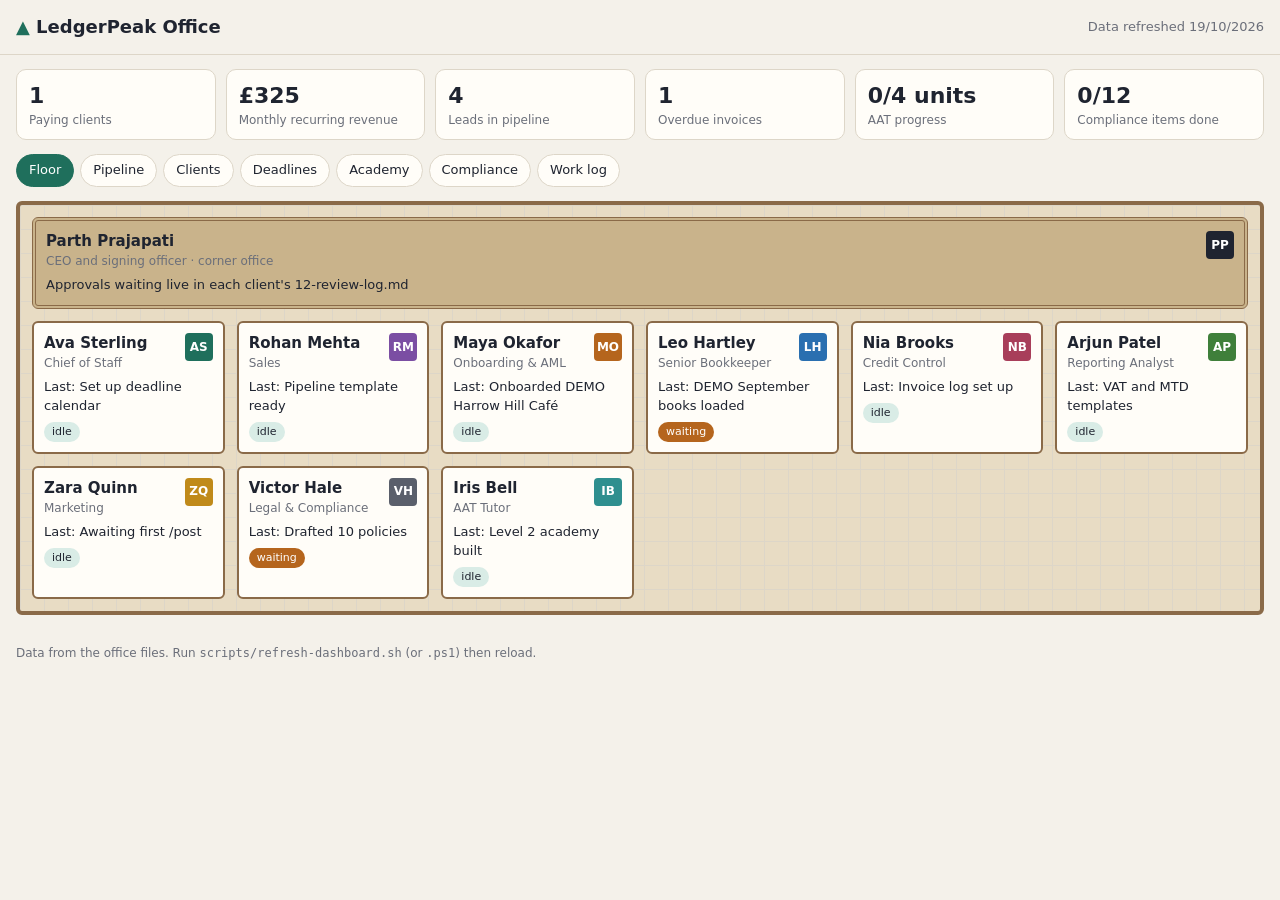
==== LedgerPeak/office/dashboard/index.html @ 55f7943a "Add LedgerPeak office: agents, commands, templates, policies, dashboard, AAT Level 2 academy, DEMO c" ====
<!doctype html>
<html lang="en-GB">
<head>
<meta charset="utf-8">
<meta name="viewport" content="width=device-width, initial-scale=1">
<title>LedgerPeak Office</title>
<link rel="stylesheet" href="style.css">
</head>
<body>
<header>
  <div class="brand"><span class="logo">▲</span> LedgerPeak Office</div>
  <div class="meta" id="generated"></div>
</header>

<section class="kpis" id="kpis"></section>

<nav id="tabs">
  <button data-tab="floor" class="on">Floor</button>
  <button data-tab="pipeline">Pipeline</button>
  <button data-tab="clients">Clients</button>
  <button data-tab="deadlines">Deadlines</button>
  <button data-tab="academy">Academy</button>
  <button data-tab="compliance">Compliance</button>
  <button data-tab="log">Work log</button>
</nav>

<main>
  <section id="floor" class="tab on">
    <div class="floor" id="floorplan"></div>
  </section>
  <section id="pipeline" class="tab"><div class="board" id="board"></div></section>
  <section id="clients" class="tab"><div class="tablewrap"><table id="clientTable"></table></div></section>
  <section id="deadlines" class="tab"><ul class="list" id="deadlineList"></ul></section>
  <section id="academy" class="tab"><div class="tablewrap"><table id="unitTable"></table></div></section>
  <section id="compliance" class="tab"><ul class="list" id="checkList"></ul></section>
  <section id="log" class="tab"><ul class="list mono" id="logList"></ul></section>
</main>

<footer>Data from the office files. Run <code>scripts/refresh-dashboard.sh</code> (or <code>.ps1</code>) then reload.</footer>

<script src="data/data.js"></script>
<script src="app.js"></script>
</body>
</html>
---- LedgerPeak/office/dashboard/style.css ----
:root {
  --bg: #f4f1ea; --panel: #fffdf8; --ink: #1f2430; --muted: #6b6f7a; --line: #ddd6c8;
  --accent: #1f6f5c; --accent-soft: #d9ece6; --warn: #b5651d; --bad: #b3261e; --good: #2e7d32;
  --floor: #e8dcc4; --desk: #8a6a48; --boss: #c9b38b;
}
@media (prefers-color-scheme: dark) {
  :root:not([data-theme="light"]) {
    --bg: #161a20; --panel: #1f242c; --ink: #e8e6e1; --muted: #9aa0aa; --line: #333a45;
    --accent: #5cc3a4; --accent-soft: #24433b; --floor: #2a2620; --desk: #6b5236; --boss: #4a3f2c;
  }
}
* { box-sizing: border-box; }
body { margin: 0; background: var(--bg); color: var(--ink); font: 15px/1.45 system-ui, -apple-system, "Segoe UI", sans-serif; }
header { display: flex; justify-content: space-between; align-items: center; padding: 14px 16px; border-bottom: 1px solid var(--line); flex-wrap: wrap; gap: 6px; }
.brand { font-weight: 700; font-size: 18px; }
.logo { color: var(--accent); }
.meta { color: var(--muted); font-size: 13px; }
.kpis { display: grid; grid-template-columns: repeat(auto-fit, minmax(140px, 1fr)); gap: 10px; padding: 14px 16px; }
.kpi { background: var(--panel); border: 1px solid var(--line); border-radius: 10px; padding: 10px 12px; }
.kpi .v { font-size: 22px; font-weight: 700; font-variant-numeric: tabular-nums; }
.kpi .l { color: var(--muted); font-size: 12px; }
nav { display: flex; gap: 6px; padding: 0 16px; overflow-x: auto; }
nav button { border: 1px solid var(--line); background: var(--panel); color: var(--ink); border-radius: 999px; padding: 6px 12px; cursor: pointer; white-space: nowrap; font: inherit; font-size: 13px; }
nav button.on { background: var(--accent); color: #fff; border-color: var(--accent); }
main { padding: 14px 16px; }
.tab { display: none; } .tab.on { display: block; }
.floor { background: var(--floor); border: 4px solid var(--desk); border-radius: 6px; padding: 12px; display: grid; grid-template-columns: repeat(auto-fit, minmax(170px, 1fr)); gap: 12px;
  background-image: linear-gradient(var(--line) 1px, transparent 1px), linear-gradient(90deg, var(--line) 1px, transparent 1px); background-size: 24px 24px; }
.desk { background: var(--panel); border: 2px solid var(--desk); border-radius: 6px; padding: 10px; position: relative; }
.desk.boss { grid-column: 1 / -1; background: var(--boss); border-style: double; border-width: 4px; }
.desk .who { font-weight: 700; }
.desk .role { color: var(--muted); font-size: 12px; }
.desk .task { font-size: 13px; margin-top: 6px; }
.avatar { width: 28px; height: 28px; border-radius: 4px; float: right; image-rendering: pixelated; display: grid; place-items: center; color: #fff; font-weight: 700; font-size: 12px; }
.status { display: inline-block; margin-top: 6px; font-size: 11px; padding: 2px 8px; border-radius: 999px; background: var(--accent-soft); }
.status.working { background: var(--accent); color: #fff; }
.status.waiting { background: var(--warn); color: #fff; }
.board { display: grid; grid-template-columns: repeat(6, minmax(150px, 1fr)); gap: 10px; overflow-x: auto; }
.col { background: var(--panel); border: 1px solid var(--line); border-radius: 10px; padding: 8px; min-height: 120px; }
.col h3 { margin: 0 0 8px; font-size: 13px; text-transform: capitalize; }
.card { border: 1px solid var(--line); border-radius: 8px; padding: 6px 8px; margin-bottom: 6px; font-size: 13px; }
.card small { color: var(--muted); display: block; }
.tablewrap { overflow-x: auto; }
table { width: 100%; border-collapse: collapse; background: var(--panel); border: 1px solid var(--line); border-radius: 10px; font-size: 14px; }
th, td { text-align: left; padding: 8px 10px; border-bottom: 1px solid var(--line); }
th { color: var(--muted); font-weight: 600; font-size: 12px; }
.pill { padding: 2px 8px; border-radius: 999px; font-size: 12px; background: var(--accent-soft); }
.pill.high, .pill.overdue { background: var(--bad); color: #fff; }
.pill.medium, .pill.soon { background: var(--warn); color: #fff; }
.pill.low, .pill.passed { background: var(--good); color: #fff; }
.list { list-style: none; padding: 0; margin: 0; background: var(--panel); border: 1px solid var(--line); border-radius: 10px; }
.list li { padding: 8px 12px; border-bottom: 1px solid var(--line); display: flex; gap: 10px; align-items: baseline; }
.list li:last-child { border-bottom: 0; }
.mono { font-family: ui-monospace, Menlo, Consolas, monospace; font-size: 13px; }
.done { color: var(--good); } .todo { color: var(--muted); }
footer { color: var(--muted); font-size: 12px; padding: 16px; }
@media (max-width: 600px) { .board { grid-template-columns: repeat(6, 160px); } }
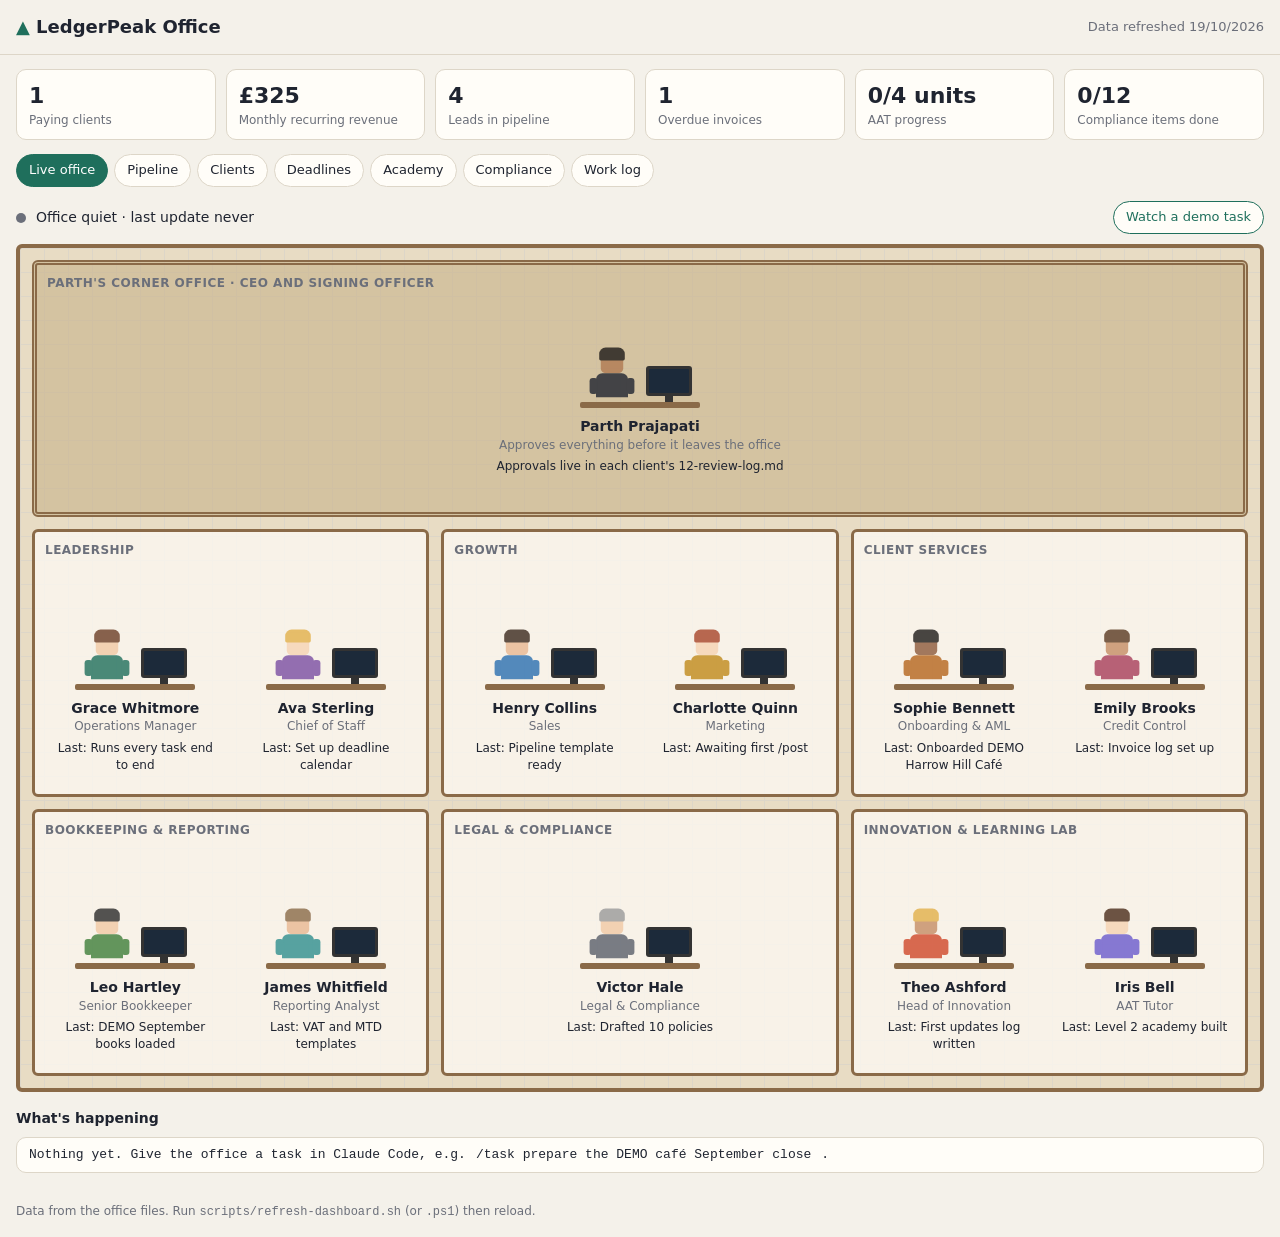
==== commit 8c23b525: "LedgerPeak: English names, six departments, Operations Manager and Innovation lead, live office view" ====
--- a/LedgerPeak/office/dashboard/index.html
+++ b/LedgerPeak/office/dashboard/index.html
@@ -15,7 +15,7 @@
 <section class="kpis" id="kpis"></section>
 
 <nav id="tabs">
-  <button data-tab="floor" class="on">Floor</button>
+  <button data-tab="floor" class="on">Live office</button>
   <button data-tab="pipeline">Pipeline</button>
   <button data-tab="clients">Clients</button>
   <button data-tab="deadlines">Deadlines</button>
@@ -26,7 +26,11 @@
 
 <main>
   <section id="floor" class="tab on">
-    <div class="floor" id="floorplan"></div>
+    <div class="livebar"><span id="liveDot" class="dot"></span><span id="liveText">Waiting for work…</span>
+      <button id="demoBtn" type="button">Watch a demo task</button></div>
+    <div class="office" id="floorplan"></div>
+    <h3 class="feedtitle">What's happening</h3>
+    <ul class="list mono" id="liveFeed"></ul>
   </section>
   <section id="pipeline" class="tab"><div class="board" id="board"></div></section>
   <section id="clients" class="tab"><div class="tablewrap"><table id="clientTable"></table></div></section>
@@ -39,6 +43,7 @@
 <footer>Data from the office files. Run <code>scripts/refresh-dashboard.sh</code> (or <code>.ps1</code>) then reload.</footer>
 
 <script src="data/data.js"></script>
+<script src="data/live.js" id="liveScript" onerror="this.remove()"></script>
 <script src="app.js"></script>
 </body>
 </html>
--- a/LedgerPeak/office/dashboard/style.css
+++ b/LedgerPeak/office/dashboard/style.css
@@ -24,17 +24,51 @@
 nav button.on { background: var(--accent); color: #fff; border-color: var(--accent); }
 main { padding: 14px 16px; }
 .tab { display: none; } .tab.on { display: block; }
-.floor { background: var(--floor); border: 4px solid var(--desk); border-radius: 6px; padding: 12px; display: grid; grid-template-columns: repeat(auto-fit, minmax(170px, 1fr)); gap: 12px;
-  background-image: linear-gradient(var(--line) 1px, transparent 1px), linear-gradient(90deg, var(--line) 1px, transparent 1px); background-size: 24px 24px; }
-.desk { background: var(--panel); border: 2px solid var(--desk); border-radius: 6px; padding: 10px; position: relative; }
-.desk.boss { grid-column: 1 / -1; background: var(--boss); border-style: double; border-width: 4px; }
-.desk .who { font-weight: 700; }
-.desk .role { color: var(--muted); font-size: 12px; }
-.desk .task { font-size: 13px; margin-top: 6px; }
-.avatar { width: 28px; height: 28px; border-radius: 4px; float: right; image-rendering: pixelated; display: grid; place-items: center; color: #fff; font-weight: 700; font-size: 12px; }
-.status { display: inline-block; margin-top: 6px; font-size: 11px; padding: 2px 8px; border-radius: 999px; background: var(--accent-soft); }
-.status.working { background: var(--accent); color: #fff; }
-.status.waiting { background: var(--warn); color: #fff; }
+.livebar { display: flex; align-items: center; gap: 10px; margin-bottom: 10px; flex-wrap: wrap; font-size: 14px; }
+.livebar button { margin-left: auto; border: 1px solid var(--accent); background: var(--panel); color: var(--accent); border-radius: 999px; padding: 6px 12px; font: inherit; font-size: 13px; cursor: pointer; }
+.dot { width: 10px; height: 10px; border-radius: 50%; background: var(--muted); }
+.dot.on { background: #2ecc71; box-shadow: 0 0 0 0 #2ecc7199; animation: ping 1.4s infinite; }
+@keyframes ping { to { box-shadow: 0 0 0 10px #2ecc7100; } }
+.office { display: grid; grid-template-columns: repeat(auto-fit, minmax(300px, 1fr)); gap: 12px; padding: 12px; border: 4px solid var(--desk); border-radius: 6px;
+  background: var(--floor); background-image: linear-gradient(var(--line) 1px, transparent 1px), linear-gradient(90deg, var(--line) 1px, transparent 1px); background-size: 24px 24px; }
+.room { background: color-mix(in srgb, var(--panel) 70%, transparent); border: 3px solid var(--desk); border-radius: 6px; padding: 10px; }
+.room.boss { grid-column: 1 / -1; background: color-mix(in srgb, var(--boss) 60%, transparent); border-style: double; border-width: 5px; }
+.roomname { font-weight: 700; font-size: 12px; letter-spacing: .04em; text-transform: uppercase; color: var(--muted); margin-bottom: 14px; }
+.desks { display: grid; grid-template-columns: repeat(auto-fit, minmax(130px, 1fr)); gap: 10px; }
+.seat { position: relative; text-align: center; padding: 84px 6px 8px; border-radius: 6px; transition: background .3s; min-height: 170px; }
+.seat.working { background: color-mix(in srgb, var(--accent) 14%, transparent); }
+.seat.idle .person { opacity: .8; }
+.monitor { position: absolute; top: 34px; left: calc(50% + 6px); width: 46px; height: 30px; background: #333; border-radius: 3px; padding: 3px; z-index: 2; }
+.monitor::after { content: ""; position: absolute; bottom: -6px; left: 50%; translate: -50% 0; width: 8px; height: 6px; background: #333; }
+.screen { width: 100%; height: 100%; background: #1c2a3a; border-radius: 1px; }
+.seat.working .screen { background: repeating-linear-gradient(#5cc3a4 0 2px, #1c2a3a 2px 5px); animation: scroll .6s linear infinite; }
+.seat.done .screen { background: #2e7d32; }
+@keyframes scroll { to { background-position: 0 5px; } }
+.person { position: absolute; top: 14px; left: calc(50% - 52px); width: 30px; height: 34px; z-index: 1; scale: 1.6; transform-origin: top left; }
+.person .head { position: absolute; top: 4px; left: 8px; width: 14px; height: 13px; background: var(--skin); border-radius: 3px; }
+.person .hair { position: absolute; top: 1px; left: 7px; width: 16px; height: 8px; background: var(--hair); border-radius: 4px 4px 1px 1px; z-index: 1; }
+.person .body { position: absolute; top: 17px; left: 5px; width: 20px; height: 15px; background: var(--shirt); border-radius: 4px 4px 0 0; }
+.arm { position: absolute; top: 3px; width: 5px; height: 10px; background: var(--shirt); border-radius: 2px; }
+.arm.l { left: -4px; } .arm.r { right: -4px; }
+.seat.working .arm.l { animation: type .35s infinite alternate; }
+.seat.working .arm.r { animation: type .35s .17s infinite alternate; }
+@keyframes type { to { translate: 0 -3px; } }
+.seat.working .person { animation: bob 1.2s infinite ease-in-out; }
+@keyframes bob { 50% { top: 12px; } }
+.tabletop { position: absolute; top: 70px; left: calc(50% - 60px); width: 120px; height: 6px; background: var(--desk); border-radius: 2px; z-index: 3; }
+.seat .who { font-weight: 700; font-size: 14px; }
+.seat .role { color: var(--muted); font-size: 12px; }
+.seat .task { font-size: 12px; margin-top: 4px; }
+.bubble { position: absolute; z-index: 5; top: -6px; left: 50%; translate: -50% -100%; background: var(--panel); color: var(--ink); border: 2px solid var(--ink);
+  border-radius: 8px; padding: 4px 8px; font-size: 11px; width: max-content; max-width: 150px; display: none; display: -webkit-box; -webkit-line-clamp: 2; -webkit-box-orient: vertical; overflow: hidden; visibility: hidden; }
+.bubble::after { content: ""; position: absolute; bottom: -7px; left: 50%; translate: -50% 0; border: 6px solid transparent; border-top-color: var(--ink); border-bottom: 0; }
+.seat.working .bubble, .seat.done .bubble { visibility: visible; }
+.seat.done .bubble { border-color: var(--good); color: var(--good); }
+.office .seat { margin-top: 40px; }
+.room.boss .seat { max-width: 320px; margin-left: auto; margin-right: auto; }
+.feedtitle { margin: 16px 0 8px; font-size: 14px; }
+.list li b { white-space: nowrap; }
+@media (max-width: 600px) { .office { grid-template-columns: 1fr; padding: 8px; } .bubble { max-width: 130px; } }
 .board { display: grid; grid-template-columns: repeat(6, minmax(150px, 1fr)); gap: 10px; overflow-x: auto; }
 .col { background: var(--panel); border: 1px solid var(--line); border-radius: 10px; padding: 8px; min-height: 120px; }
 .col h3 { margin: 0 0 8px; font-size: 13px; text-transform: capitalize; }
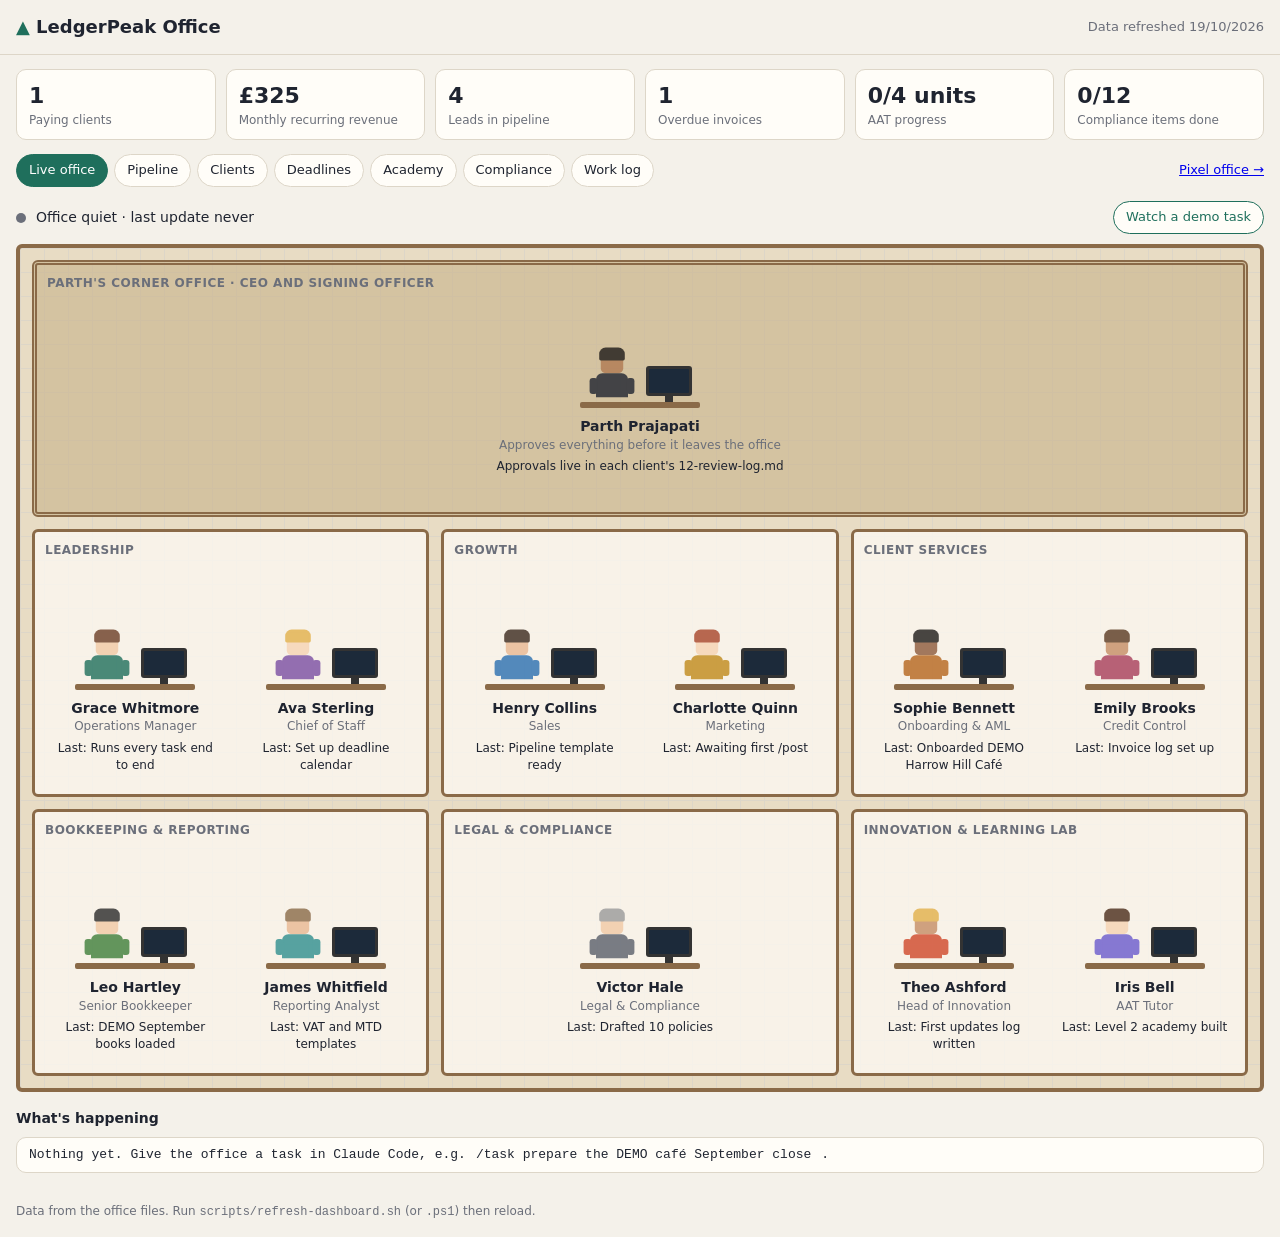
==== commit 50b53019: "LedgerPeak: pixel-art office, Claude Project pack and launch plan Co-Authored-By: Claude Opus 5.5 <n" ====
--- a/LedgerPeak/office/dashboard/index.html
+++ b/LedgerPeak/office/dashboard/index.html
@@ -22,6 +22,7 @@
   <button data-tab="academy">Academy</button>
   <button data-tab="compliance">Compliance</button>
   <button data-tab="log">Work log</button>
+  <a href="office.html" style="align-self:center;margin-left:auto;font-size:13px">Pixel office →</a>
 </nav>
 
 <main>
